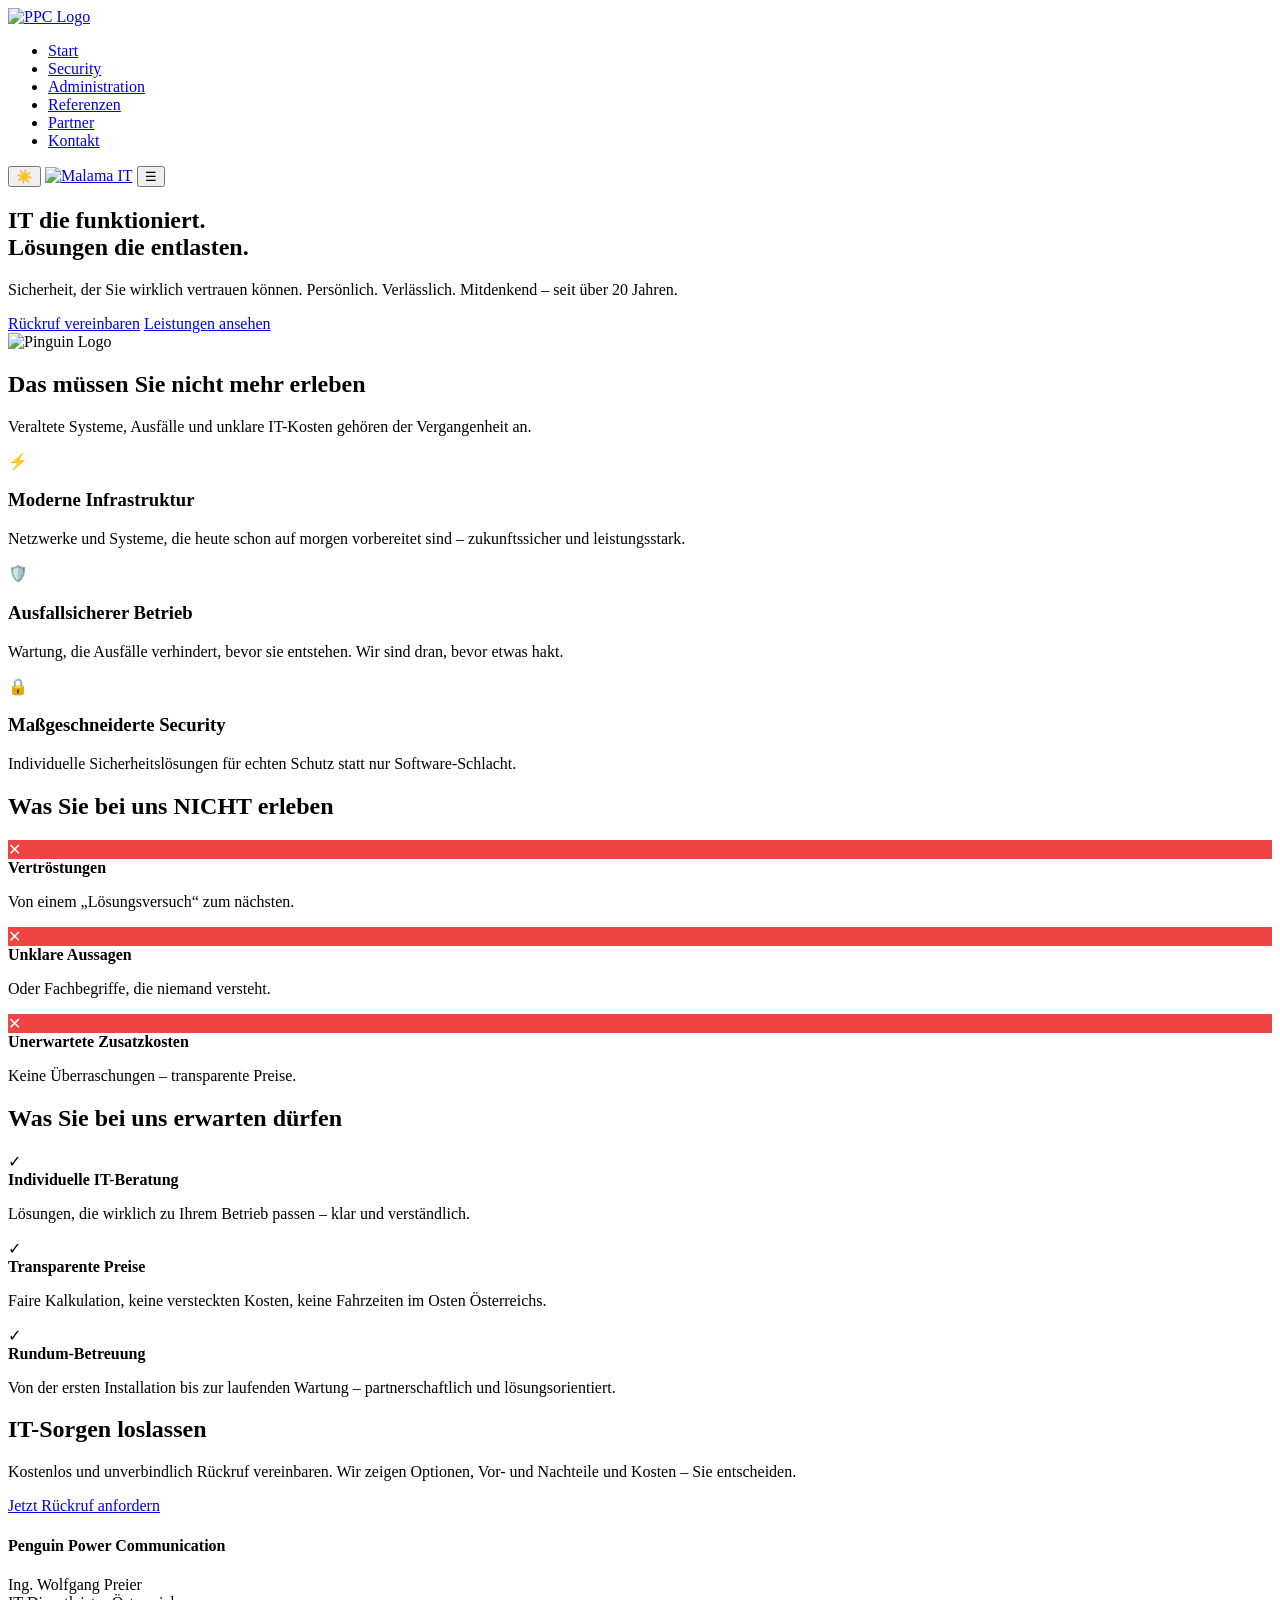
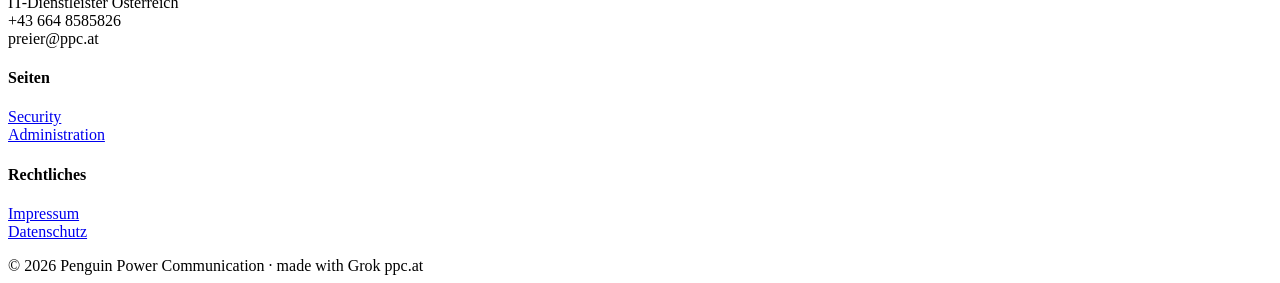
==== index.html @ 2ec4ec5c "Add website HTML, CSS, JS and security.txt" ====
<!DOCTYPE html>
<html lang="de">
<head>
  <meta charset="UTF-8">
  <meta name="viewport" content="width=device-width, initial-scale=1.0">
  <title>Penguin Power Communication | IT die funktioniert</title>
  <meta name="description" content="Persönlicher IT-Dienstleister in Österreich. Administration, Security, Hosting und mehr – seit über 20 Jahren.">
  <link rel="preconnect" href="https://fonts.googleapis.com">
  <link href="https://fonts.googleapis.com/css2?family=Inter:wght@400;500;600;700;800&display=swap" rel="stylesheet">
  <link rel="stylesheet" href="assets/css/style.css">
</head>
<body>
  <header class="header">
    <nav class="nav">
      <a href="index.html" class="logo">
        <img src="assets/images/logo.jpg" alt="PPC Logo">
        
      </a>
                  <ul class="nav-links">
        <li><a href="index.html" class="active">Start</a></li>
        <li><a href="security.html">Security</a></li>
        <li><a href="administration.html">Administration</a></li>
        <li><a href="referenzen.html">Referenzen</a></li>
        <li><a href="partner.html">Partner</a></li>
        <li><a href="kontakt.html">Kontakt</a></li>
      </ul>
      <button class="theme-toggle" id="theme-toggle" aria-label="Theme wechseln" title="Light / Dark">☀️</button>
      <a href="https://malama.at" target="_blank" rel="noopener" class="malama-link" title="malama.at"><img src="assets/images/Malama_IT_Logo.jpg" alt="Malama IT" class="malama-logo"></a>
      <button class="menu-toggle" aria-label="Menü">☰</button>
    </nav>
  </header>

  <main>
    <section class="hero">
      <div class="hero-content">
        <h1>IT die <span class="accent">funktioniert</span>.<br>Lösungen die entlasten.</h1>
        <p class="lead">Sicherheit, der Sie wirklich vertrauen können. Persönlich. Verlässlich. Mitdenkend – seit über 20 Jahren.</p>
        <div class="hero-buttons">
          <a href="kontakt.html" class="btn btn-primary">Rückruf vereinbaren</a>
          <a href="security.html" class="btn btn-outline">Leistungen ansehen</a>
        </div>
      </div>
      <div class="hero-visual">
        <div class="penguin-box">
          <img src="assets/images/penguin.jpg" alt="Pinguin Logo" class="penguin-logo">
        </div>
      </div>
    </section>

    <section class="section">
      <div class="section-header">
        <h2>Das müssen Sie nicht mehr erleben</h2>
        <p>Veraltete Systeme, Ausfälle und unklare IT-Kosten gehören der Vergangenheit an.</p>
      </div>
      <div class="grid grid-3">
        <div class="card">
          <div class="card-icon">⚡</div>
          <h3>Moderne Infrastruktur</h3>
          <p>Netzwerke und Systeme, die heute schon auf morgen vorbereitet sind – zukunftssicher und leistungsstark.</p>
        </div>
        <div class="card">
          <div class="card-icon">🛡️</div>
          <h3>Ausfallsicherer Betrieb</h3>
          <p>Wartung, die Ausfälle verhindert, bevor sie entstehen. Wir sind dran, bevor etwas hakt.</p>
        </div>
        <div class="card">
          <div class="card-icon">🔒</div>
          <h3>Maßgeschneiderte Security</h3>
          <p>Individuelle Sicherheitslösungen für echten Schutz statt nur Software-Schlacht.</p>
        </div>
      </div>
    </section>

    <section class="section">
      <div class="section-header">
        <h2>Was Sie bei uns NICHT erleben</h2>
      </div>
      <div class="features">
        <div class="feature">
          <div class="feature-check" style="background:#ef4444;color:#fff;">✕</div>
          <div>
            <strong>Vertröstungen</strong>
            <p>Von einem „Lösungsversuch“ zum nächsten.</p>
          </div>
        </div>
        <div class="feature">
          <div class="feature-check" style="background:#ef4444;color:#fff;">✕</div>
          <div>
            <strong>Unklare Aussagen</strong>
            <p>Oder Fachbegriffe, die niemand versteht.</p>
          </div>
        </div>
        <div class="feature">
          <div class="feature-check" style="background:#ef4444;color:#fff;">✕</div>
          <div>
            <strong>Unerwartete Zusatzkosten</strong>
            <p>Keine Überraschungen – transparente Preise.</p>
          </div>
        </div>
      </div>
    </section>

    <section class="section">
      <div class="section-header">
        <h2>Was Sie bei uns erwarten dürfen</h2>
      </div>
      <div class="features">
        <div class="feature">
          <div class="feature-check">✓</div>
          <div>
            <strong>Individuelle IT-Beratung</strong>
            <p>Lösungen, die wirklich zu Ihrem Betrieb passen – klar und verständlich.</p>
          </div>
        </div>
        <div class="feature">
          <div class="feature-check">✓</div>
          <div>
            <strong>Transparente Preise</strong>
            <p>Faire Kalkulation, keine versteckten Kosten, keine Fahrzeiten im Osten Österreichs.</p>
          </div>
        </div>
        <div class="feature">
          <div class="feature-check">✓</div>
          <div>
            <strong>Rundum-Betreuung</strong>
            <p>Von der ersten Installation bis zur laufenden Wartung – partnerschaftlich und lösungsorientiert.</p>
          </div>
        </div>
      </div>
    </section>

    <section class="section">
      <div class="cta">
        <h2>IT-Sorgen loslassen</h2>
        <p>Kostenlos und unverbindlich Rückruf vereinbaren. Wir zeigen Optionen, Vor- und Nachteile und Kosten – Sie entscheiden.</p>
        <a href="kontakt.html" class="btn btn-primary">Jetzt Rückruf anfordern</a>
      </div>
    </section>
  </main>

  <footer class="footer">
    <div class="footer-inner">
      <div>
        <h4>Penguin Power Communication</h4>
        <p>Ing. Wolfgang Preier<br>IT-Dienstleister Österreich<br>+43 664 8585826<br>preier@ppc.at</p>
      </div>
      <div>
        <h4>Seiten</h4>
        <p><a href="security.html">Security</a><br>
        <a href="administration.html">Administration</a></p>
      </div>
      <div>
        <h4>Rechtliches</h4>
        <p><a href="impressum.html">Impressum</a><br>
        <a href="impressum.html#datenschutz">Datenschutz</a></p>
      </div>
    </div>
    <div class="footer-bottom">
      <span>© 2026 Penguin Power Communication · made with Grok</span>
      <span>ppc.at</span>
    </div>
  </footer>

  <script src="assets/js/main.js"></script>
</body>
</html>
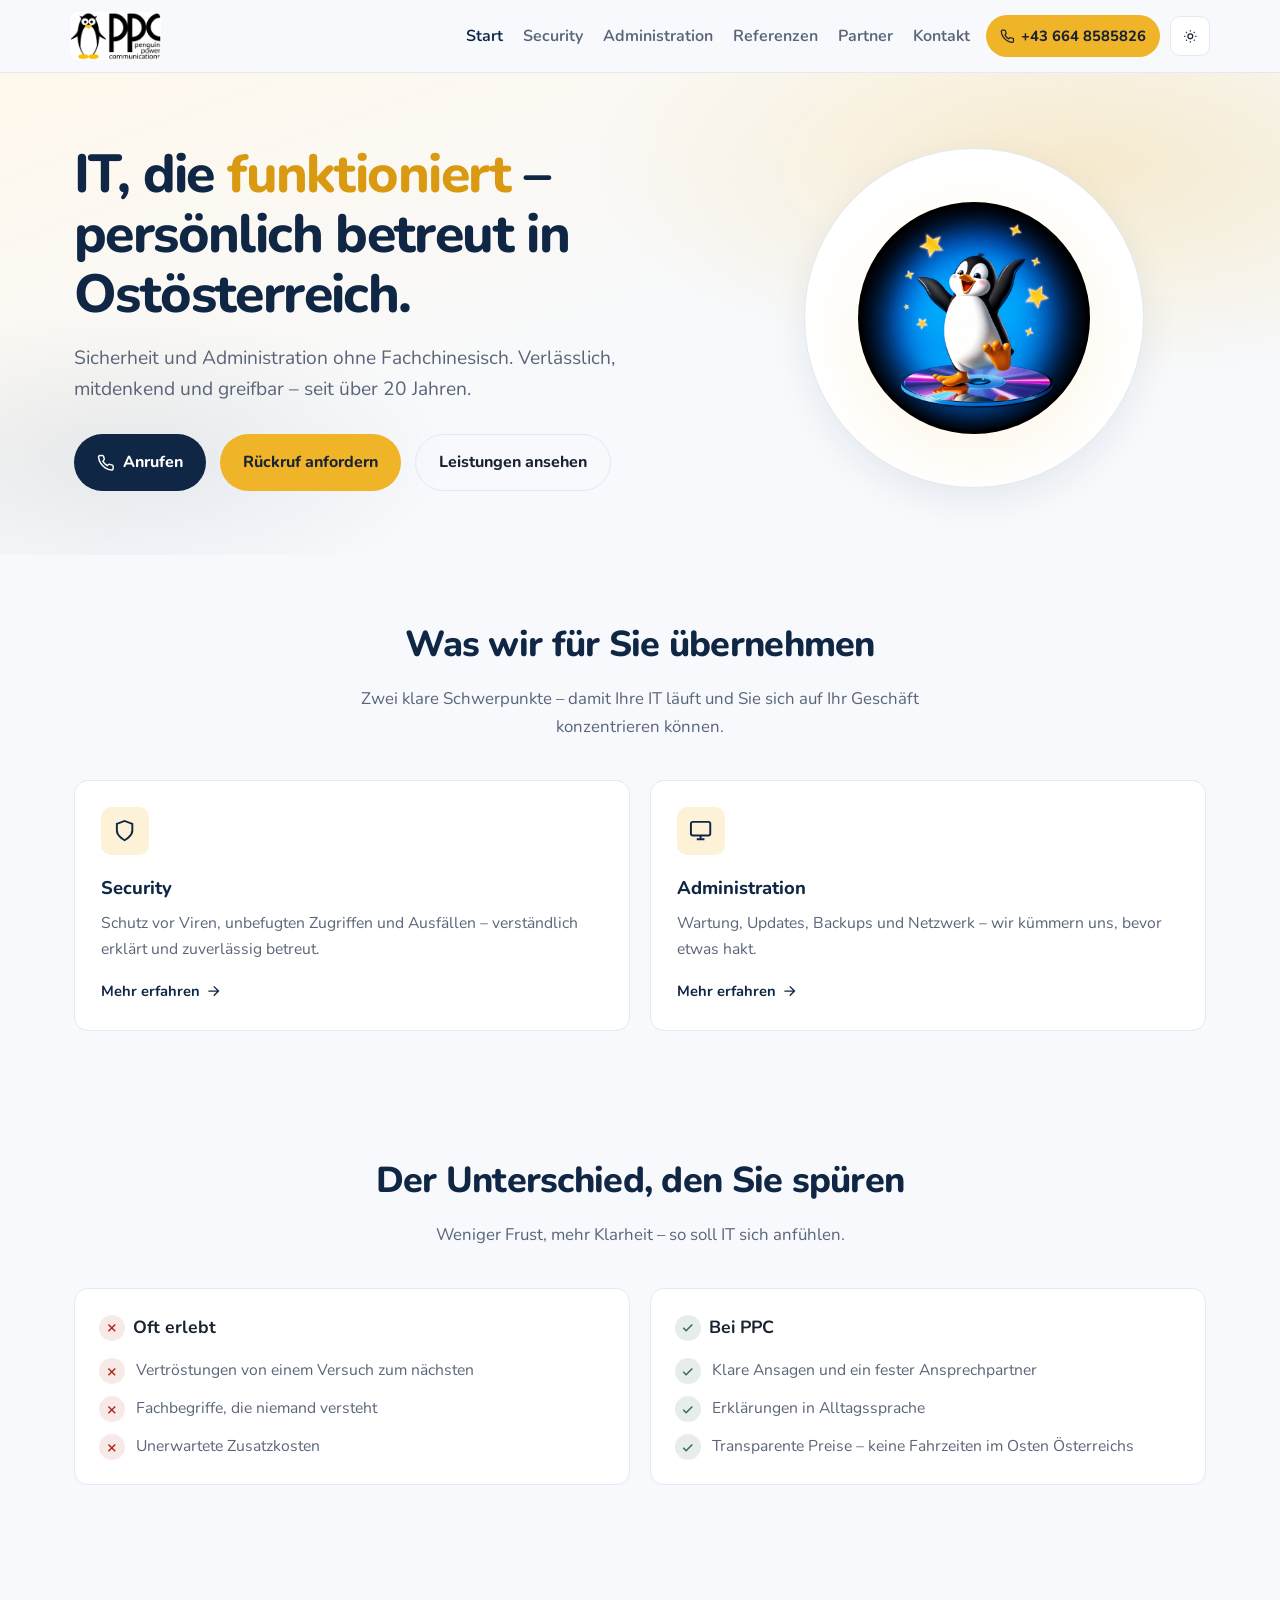
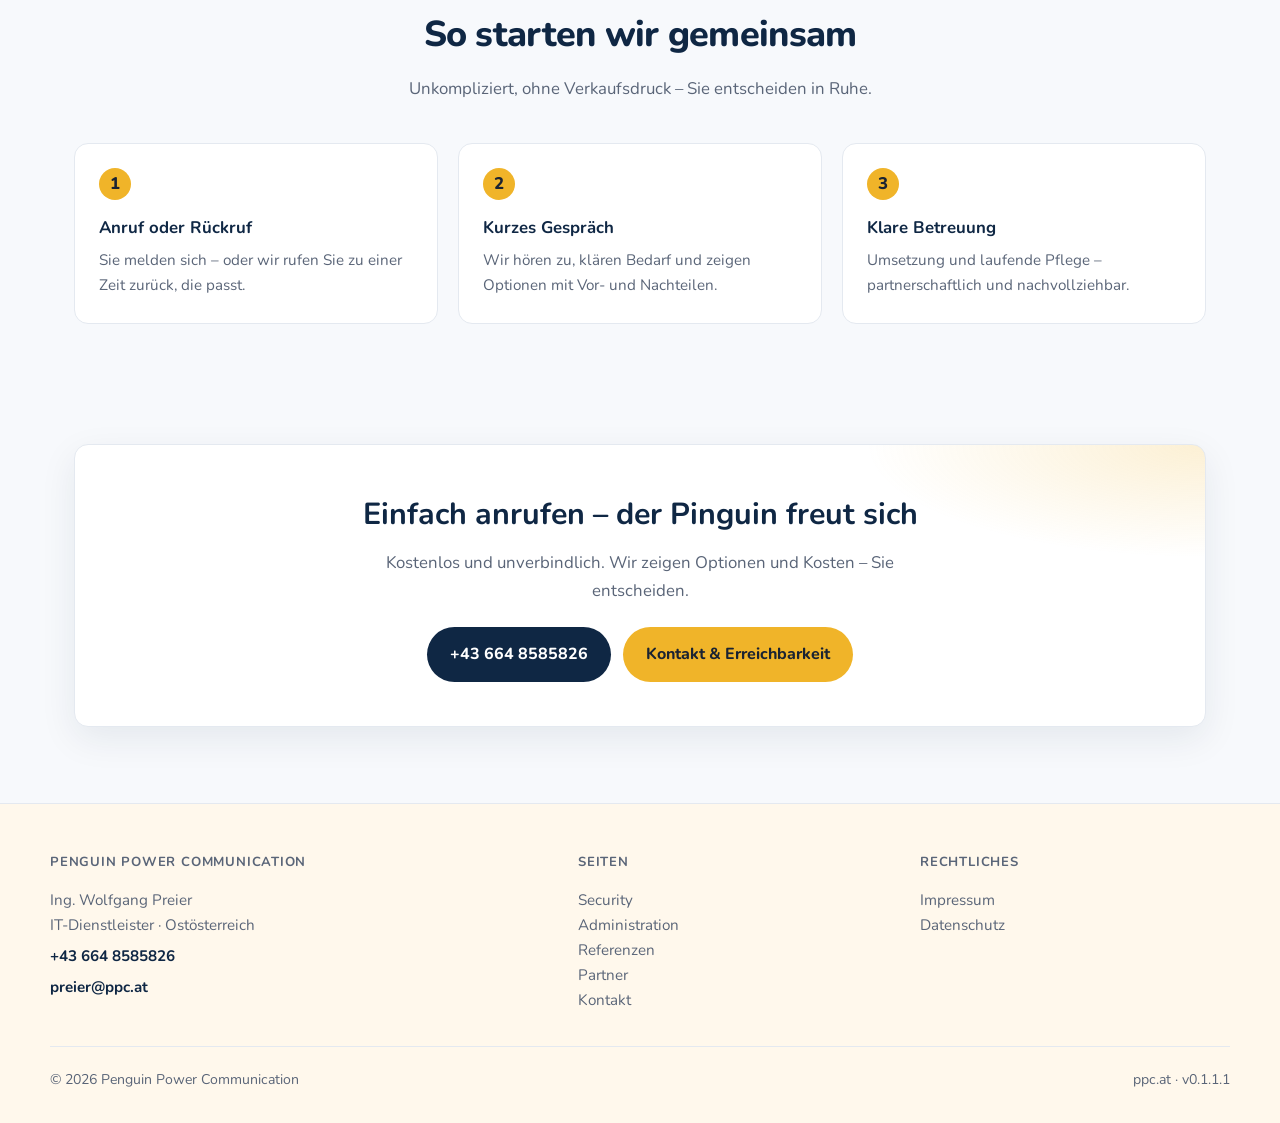
==== commit 4574c26d: "Release 0.1.1.1: warm redesign, docs, and versioning. Phone-first contact, SVG icons, full impressum" ====
--- a/index.html
+++ b/index.html
@@ -3,20 +3,31 @@
 <head>
   <meta charset="UTF-8">
   <meta name="viewport" content="width=device-width, initial-scale=1.0">
-  <title>Penguin Power Communication | IT die funktioniert</title>
-  <meta name="description" content="Persönlicher IT-Dienstleister in Österreich. Administration, Security, Hosting und mehr – seit über 20 Jahren.">
-  <link rel="preconnect" href="https://fonts.googleapis.com">
-  <link href="https://fonts.googleapis.com/css2?family=Inter:wght@400;500;600;700;800&display=swap" rel="stylesheet">
+  <title>Penguin Power Communication | IT, die funktioniert</title>
+  <meta name="description" content="Persönlicher IT-Dienstleister in Ostösterreich. Administration und Security – verständlich, verlässlich, seit über 20 Jahren.">
+  <meta name="version" content="0.1.1.1">
+  <!-- PPCWeb Version 0.1.1.1 | 2026-11-20 | siehe CHANGELOG.md und DOKUMENTATION.md -->
+  <link rel="preconnect" href="https://fonts.bunny.net">
+  <link href="https://fonts.bunny.net/css?family=nunito:400,600,700,800&display=swap" rel="stylesheet">
   <link rel="stylesheet" href="assets/css/style.css">
+  <script>
+    (function () {
+      try {
+        var t = localStorage.getItem('theme');
+        if (t === 'dark' || (!t && window.matchMedia('(prefers-color-scheme: dark)').matches)) {
+          document.documentElement.setAttribute('data-theme', 'dark');
+        }
+      } catch (e) {}
+    })();
+  </script>
 </head>
 <body>
   <header class="header">
-    <nav class="nav">
+    <nav class="nav" aria-label="Hauptnavigation">
       <a href="index.html" class="logo">
-        <img src="assets/images/logo.jpg" alt="PPC Logo">
-        
+        <img src="assets/images/logo.jpg" alt="Penguin Power Communication">
       </a>
-                  <ul class="nav-links">
+      <ul class="nav-links">
         <li><a href="index.html" class="active">Start</a></li>
         <li><a href="security.html">Security</a></li>
         <li><a href="administration.html">Administration</a></li>
@@ -24,116 +35,156 @@
         <li><a href="partner.html">Partner</a></li>
         <li><a href="kontakt.html">Kontakt</a></li>
       </ul>
-      <button class="theme-toggle" id="theme-toggle" aria-label="Theme wechseln" title="Light / Dark">☀️</button>
-      <a href="https://malama.at" target="_blank" rel="noopener" class="malama-link" title="malama.at"><img src="assets/images/Malama_IT_Logo.jpg" alt="Malama IT" class="malama-logo"></a>
-      <button class="menu-toggle" aria-label="Menü">☰</button>
+      <div class="nav-actions">
+        <a href="tel:+436648585826" class="nav-phone" title="Jetzt anrufen">
+          <svg class="icon" viewBox="0 0 24 24" fill="none" stroke="currentColor" stroke-width="2" stroke-linecap="round" stroke-linejoin="round" aria-hidden="true"><path d="M22 16.92v3a2 2 0 0 1-2.18 2 19.79 19.79 0 0 1-8.63-3.07 19.5 19.5 0 0 1-6-6 19.79 19.79 0 0 1-3.07-8.67A2 2 0 0 1 4.11 2h3a2 2 0 0 1 2 1.72c.13.81.36 1.6.68 2.35a2 2 0 0 1-.45 2.11L8.09 9.91a16 16 0 0 0 6 6l1.27-1.27a2 2 0 0 1 2.11-.45c.75.32 1.54.55 2.35.68A2 2 0 0 1 22 16.92z"/></svg>
+          <span>+43 664 8585826</span>
+        </a>
+        <button class="theme-toggle" id="theme-toggle" type="button" aria-label="Dunkelmodus aktivieren">
+          <svg class="icon icon-sm icon-sun" viewBox="0 0 24 24" fill="none" stroke="currentColor" stroke-width="2" aria-hidden="true"><circle cx="12" cy="12" r="4"/><path d="M12 2v2M12 20v2M4.93 4.93l1.41 1.41M17.66 17.66l1.41 1.41M2 12h2M20 12h2M4.93 19.07l1.41-1.41M17.66 6.34l1.41-1.41"/></svg>
+          <svg class="icon icon-sm icon-moon" viewBox="0 0 24 24" fill="none" stroke="currentColor" stroke-width="2" aria-hidden="true"><path d="M21 14.5A8.5 8.5 0 1 1 9.5 3a7 7 0 0 0 11.5 11.5z"/></svg>
+        </button>
+        <button class="menu-toggle" type="button" aria-label="Menü öffnen" aria-expanded="false">
+          <svg class="icon" viewBox="0 0 24 24" fill="none" stroke="currentColor" stroke-width="2" aria-hidden="true"><path d="M4 6h16M4 12h16M4 18h16"/></svg>
+        </button>
+      </div>
     </nav>
   </header>
 
   <main>
     <section class="hero">
-      <div class="hero-content">
-        <h1>IT die <span class="accent">funktioniert</span>.<br>Lösungen die entlasten.</h1>
-        <p class="lead">Sicherheit, der Sie wirklich vertrauen können. Persönlich. Verlässlich. Mitdenkend – seit über 20 Jahren.</p>
-        <div class="hero-buttons">
-          <a href="kontakt.html" class="btn btn-primary">Rückruf vereinbaren</a>
-          <a href="security.html" class="btn btn-outline">Leistungen ansehen</a>
-        </div>
-      </div>
-      <div class="hero-visual">
-        <div class="penguin-box">
-          <img src="assets/images/penguin.jpg" alt="Pinguin Logo" class="penguin-logo">
+      <div class="hero-inner">
+        <div class="hero-content">
+          <h1>IT, die <span class="accent">funktioniert</span> – persönlich betreut in Ostösterreich.</h1>
+          <p class="lead">Sicherheit und Administration ohne Fachchinesisch. Verlässlich, mitdenkend und greifbar – seit über 20 Jahren.</p>
+          <div class="hero-buttons">
+            <a href="tel:+436648585826" class="btn btn-phone">
+              <svg class="icon icon-sm" viewBox="0 0 24 24" fill="none" stroke="currentColor" stroke-width="2" aria-hidden="true"><path d="M22 16.92v3a2 2 0 0 1-2.18 2 19.79 19.79 0 0 1-8.63-3.07 19.5 19.5 0 0 1-6-6 19.79 19.79 0 0 1-3.07-8.67A2 2 0 0 1 4.11 2h3a2 2 0 0 1 2 1.72c.13.81.36 1.6.68 2.35a2 2 0 0 1-.45 2.11L8.09 9.91a16 16 0 0 0 6 6l1.27-1.27a2 2 0 0 1 2.11-.45c.75.32 1.54.55 2.35.68A2 2 0 0 1 22 16.92z"/></svg>
+              Anrufen
+            </a>
+            <a href="kontakt.html" class="btn btn-primary">Rückruf anfordern</a>
+            <a href="security.html" class="btn btn-outline">Leistungen ansehen</a>
+          </div>
+        </div>
+        <div class="hero-visual">
+          <div class="penguin-box">
+            <img src="assets/images/penguin.jpg" alt="Der PPC-Pinguin – Ihr freundlicher IT-Begleiter" class="penguin-logo" width="280" height="280">
+          </div>
         </div>
       </div>
     </section>
 
     <section class="section">
       <div class="section-header">
-        <h2>Das müssen Sie nicht mehr erleben</h2>
-        <p>Veraltete Systeme, Ausfälle und unklare IT-Kosten gehören der Vergangenheit an.</p>
-      </div>
-      <div class="grid grid-3">
-        <div class="card">
-          <div class="card-icon">⚡</div>
-          <h3>Moderne Infrastruktur</h3>
-          <p>Netzwerke und Systeme, die heute schon auf morgen vorbereitet sind – zukunftssicher und leistungsstark.</p>
-        </div>
-        <div class="card">
-          <div class="card-icon">🛡️</div>
-          <h3>Ausfallsicherer Betrieb</h3>
-          <p>Wartung, die Ausfälle verhindert, bevor sie entstehen. Wir sind dran, bevor etwas hakt.</p>
-        </div>
-        <div class="card">
-          <div class="card-icon">🔒</div>
-          <h3>Maßgeschneiderte Security</h3>
-          <p>Individuelle Sicherheitslösungen für echten Schutz statt nur Software-Schlacht.</p>
-        </div>
+        <h2>Was wir für Sie übernehmen</h2>
+        <p>Zwei klare Schwerpunkte – damit Ihre IT läuft und Sie sich auf Ihr Geschäft konzentrieren können.</p>
+      </div>
+      <div class="grid grid-2">
+        <a class="card" href="security.html">
+          <div class="card-icon" aria-hidden="true">
+            <svg class="icon" viewBox="0 0 24 24" fill="none" stroke="currentColor" stroke-width="2"><path d="M12 22s8-4 8-10V5l-8-3-8 3v7c0 6 8 10 8 10z"/></svg>
+          </div>
+          <h3>Security</h3>
+          <p>Schutz vor Viren, unbefugten Zugriffen und Ausfällen – verständlich erklärt und zuverlässig betreut.</p>
+          <span class="card-link-hint">Mehr erfahren
+            <svg class="icon icon-sm" viewBox="0 0 24 24" fill="none" stroke="currentColor" stroke-width="2" aria-hidden="true"><path d="M5 12h14M13 5l7 7-7 7"/></svg>
+          </span>
+        </a>
+        <a class="card" href="administration.html">
+          <div class="card-icon" aria-hidden="true">
+            <svg class="icon" viewBox="0 0 24 24" fill="none" stroke="currentColor" stroke-width="2"><rect x="2" y="3" width="20" height="14" rx="2"/><path d="M8 21h8M12 17v4"/></svg>
+          </div>
+          <h3>Administration</h3>
+          <p>Wartung, Updates, Backups und Netzwerk – wir kümmern uns, bevor etwas hakt.</p>
+          <span class="card-link-hint">Mehr erfahren
+            <svg class="icon icon-sm" viewBox="0 0 24 24" fill="none" stroke="currentColor" stroke-width="2" aria-hidden="true"><path d="M5 12h14M13 5l7 7-7 7"/></svg>
+          </span>
+        </a>
       </div>
     </section>
 
     <section class="section">
       <div class="section-header">
-        <h2>Was Sie bei uns NICHT erleben</h2>
-      </div>
-      <div class="features">
-        <div class="feature">
-          <div class="feature-check" style="background:#ef4444;color:#fff;">✕</div>
-          <div>
-            <strong>Vertröstungen</strong>
-            <p>Von einem „Lösungsversuch“ zum nächsten.</p>
-          </div>
-        </div>
-        <div class="feature">
-          <div class="feature-check" style="background:#ef4444;color:#fff;">✕</div>
-          <div>
-            <strong>Unklare Aussagen</strong>
-            <p>Oder Fachbegriffe, die niemand versteht.</p>
-          </div>
-        </div>
-        <div class="feature">
-          <div class="feature-check" style="background:#ef4444;color:#fff;">✕</div>
-          <div>
-            <strong>Unerwartete Zusatzkosten</strong>
-            <p>Keine Überraschungen – transparente Preise.</p>
-          </div>
+        <h2>Der Unterschied, den Sie spüren</h2>
+        <p>Weniger Frust, mehr Klarheit – so soll IT sich anfühlen.</p>
+      </div>
+      <div class="compare">
+        <div class="compare-col">
+          <h3>
+            <span class="badge-icon badge-no" aria-hidden="true">
+              <svg class="icon" viewBox="0 0 24 24" fill="none" stroke="currentColor" stroke-width="2.5"><path d="M18 6 6 18M6 6l12 12"/></svg>
+            </span>
+            Oft erlebt
+          </h3>
+          <ul>
+            <li>
+              <span class="badge-icon badge-no" aria-hidden="true"><svg class="icon" viewBox="0 0 24 24" fill="none" stroke="currentColor" stroke-width="2.5"><path d="M18 6 6 18M6 6l12 12"/></svg></span>
+              Vertröstungen von einem Versuch zum nächsten
+            </li>
+            <li>
+              <span class="badge-icon badge-no" aria-hidden="true"><svg class="icon" viewBox="0 0 24 24" fill="none" stroke="currentColor" stroke-width="2.5"><path d="M18 6 6 18M6 6l12 12"/></svg></span>
+              Fachbegriffe, die niemand versteht
+            </li>
+            <li>
+              <span class="badge-icon badge-no" aria-hidden="true"><svg class="icon" viewBox="0 0 24 24" fill="none" stroke="currentColor" stroke-width="2.5"><path d="M18 6 6 18M6 6l12 12"/></svg></span>
+              Unerwartete Zusatzkosten
+            </li>
+          </ul>
+        </div>
+        <div class="compare-col">
+          <h3>
+            <span class="badge-icon badge-ok" aria-hidden="true">
+              <svg class="icon" viewBox="0 0 24 24" fill="none" stroke="currentColor" stroke-width="2.5"><path d="M20 6 9 17l-5-5"/></svg>
+            </span>
+            Bei PPC
+          </h3>
+          <ul>
+            <li>
+              <span class="badge-icon badge-ok" aria-hidden="true"><svg class="icon" viewBox="0 0 24 24" fill="none" stroke="currentColor" stroke-width="2.5"><path d="M20 6 9 17l-5-5"/></svg></span>
+              Klare Ansagen und ein fester Ansprechpartner
+            </li>
+            <li>
+              <span class="badge-icon badge-ok" aria-hidden="true"><svg class="icon" viewBox="0 0 24 24" fill="none" stroke="currentColor" stroke-width="2.5"><path d="M20 6 9 17l-5-5"/></svg></span>
+              Erklärungen in Alltagssprache
+            </li>
+            <li>
+              <span class="badge-icon badge-ok" aria-hidden="true"><svg class="icon" viewBox="0 0 24 24" fill="none" stroke="currentColor" stroke-width="2.5"><path d="M20 6 9 17l-5-5"/></svg></span>
+              Transparente Preise – keine Fahrzeiten im Osten Österreichs
+            </li>
+          </ul>
         </div>
       </div>
     </section>
 
     <section class="section">
       <div class="section-header">
-        <h2>Was Sie bei uns erwarten dürfen</h2>
-      </div>
-      <div class="features">
-        <div class="feature">
-          <div class="feature-check">✓</div>
-          <div>
-            <strong>Individuelle IT-Beratung</strong>
-            <p>Lösungen, die wirklich zu Ihrem Betrieb passen – klar und verständlich.</p>
-          </div>
-        </div>
-        <div class="feature">
-          <div class="feature-check">✓</div>
-          <div>
-            <strong>Transparente Preise</strong>
-            <p>Faire Kalkulation, keine versteckten Kosten, keine Fahrzeiten im Osten Österreichs.</p>
-          </div>
-        </div>
-        <div class="feature">
-          <div class="feature-check">✓</div>
-          <div>
-            <strong>Rundum-Betreuung</strong>
-            <p>Von der ersten Installation bis zur laufenden Wartung – partnerschaftlich und lösungsorientiert.</p>
-          </div>
+        <h2>So starten wir gemeinsam</h2>
+        <p>Unkompliziert, ohne Verkaufsdruck – Sie entscheiden in Ruhe.</p>
+      </div>
+      <div class="steps">
+        <div class="step">
+          <h3>Anruf oder Rückruf</h3>
+          <p>Sie melden sich – oder wir rufen Sie zu einer Zeit zurück, die passt.</p>
+        </div>
+        <div class="step">
+          <h3>Kurzes Gespräch</h3>
+          <p>Wir hören zu, klären Bedarf und zeigen Optionen mit Vor- und Nachteilen.</p>
+        </div>
+        <div class="step">
+          <h3>Klare Betreuung</h3>
+          <p>Umsetzung und laufende Pflege – partnerschaftlich und nachvollziehbar.</p>
         </div>
       </div>
     </section>
 
     <section class="section">
       <div class="cta">
-        <h2>IT-Sorgen loslassen</h2>
-        <p>Kostenlos und unverbindlich Rückruf vereinbaren. Wir zeigen Optionen, Vor- und Nachteile und Kosten – Sie entscheiden.</p>
-        <a href="kontakt.html" class="btn btn-primary">Jetzt Rückruf anfordern</a>
+        <h2>Einfach anrufen – der Pinguin freut sich</h2>
+        <p>Kostenlos und unverbindlich. Wir zeigen Optionen und Kosten – Sie entscheiden.</p>
+        <div class="cta-actions">
+          <a href="tel:+436648585826" class="btn btn-phone">+43 664 8585826</a>
+          <a href="kontakt.html" class="btn btn-primary">Kontakt &amp; Erreichbarkeit</a>
+        </div>
       </div>
     </section>
   </main>
@@ -142,22 +193,31 @@
     <div class="footer-inner">
       <div>
         <h4>Penguin Power Communication</h4>
-        <p>Ing. Wolfgang Preier<br>IT-Dienstleister Österreich<br>+43 664 8585826<br>preier@ppc.at</p>
+        <p>Ing. Wolfgang Preier<br>IT-Dienstleister · Ostösterreich</p>
+        <p><a class="footer-phone" href="tel:+436648585826">+43 664 8585826</a></p>
+        <p><a class="footer-mail" href="mailto:preier@ppc.at">preier@ppc.at</a></p>
       </div>
       <div>
         <h4>Seiten</h4>
-        <p><a href="security.html">Security</a><br>
-        <a href="administration.html">Administration</a></p>
+        <p>
+          <a href="security.html">Security</a><br>
+          <a href="administration.html">Administration</a><br>
+          <a href="referenzen.html">Referenzen</a><br>
+          <a href="partner.html">Partner</a><br>
+          <a href="kontakt.html">Kontakt</a>
+        </p>
       </div>
       <div>
         <h4>Rechtliches</h4>
-        <p><a href="impressum.html">Impressum</a><br>
-        <a href="impressum.html#datenschutz">Datenschutz</a></p>
+        <p>
+          <a href="impressum.html">Impressum</a><br>
+          <a href="impressum.html#datenschutz">Datenschutz</a>
+        </p>
       </div>
     </div>
     <div class="footer-bottom">
-      <span>© 2026 Penguin Power Communication · made with Grok</span>
-      <span>ppc.at</span>
+      <span>© 2026 Penguin Power Communication</span>
+      <span>ppc.at · v<span id="site-version">0.1.1.1</span></span>
     </div>
   </footer>
 
--- a/assets/css/style.css
+++ b/assets/css/style.css
@@ -0,0 +1,844 @@
+:root {
+  --bg: #f7f9fc;
+  --bg-warm: #fff8ec;
+  --bg-card: #ffffff;
+  --text: #1a2332;
+  --text-muted: #5a6578;
+  --ink: #0f2744;
+  --accent: #f0b429;
+  --accent-hover: #d99a12;
+  --accent-ink: #1a2332;
+  --accent-soft: rgba(240, 180, 41, 0.18);
+  --border: #e4e9f0;
+  --header-bg: rgba(247, 249, 252, 0.92);
+  --ok: #2f6b4f;
+  --ok-soft: rgba(47, 107, 79, 0.12);
+  --no: #b42318;
+  --no-soft: rgba(180, 35, 24, 0.1);
+  --radius: 14px;
+  --radius-sm: 10px;
+  --shadow: 0 12px 36px rgba(15, 39, 68, 0.08);
+  --font: "Nunito", "Segoe UI", system-ui, sans-serif;
+  --focus: 0 0 0 3px rgba(240, 180, 41, 0.45);
+}
+
+[data-theme="dark"] {
+  --bg: #0d1b2a;
+  --bg-warm: #132338;
+  --bg-card: #152536;
+  --text: #f4f7fb;
+  --text-muted: #a8b4c4;
+  --ink: #e8eef6;
+  --accent: #f0b429;
+  --accent-hover: #ffc94a;
+  --accent-ink: #1a2332;
+  --accent-soft: rgba(240, 180, 41, 0.16);
+  --border: #243447;
+  --header-bg: rgba(13, 27, 42, 0.92);
+  --shadow: 0 12px 36px rgba(0, 0, 0, 0.35);
+  --ok: #6fcf97;
+  --ok-soft: rgba(111, 207, 151, 0.14);
+  --no: #f97066;
+  --no-soft: rgba(249, 112, 102, 0.12);
+}
+
+* {
+  margin: 0;
+  padding: 0;
+  box-sizing: border-box;
+}
+
+html {
+  scroll-behavior: smooth;
+}
+
+@media (prefers-reduced-motion: reduce) {
+  html {
+    scroll-behavior: auto;
+  }
+  *,
+  *::before,
+  *::after {
+    animation: none !important;
+    transition: none !important;
+  }
+}
+
+body {
+  font-family: var(--font);
+  background: var(--bg);
+  color: var(--text);
+  line-height: 1.65;
+  min-height: 100vh;
+  font-size: 1.05rem;
+}
+
+a {
+  color: inherit;
+  text-decoration: none;
+}
+
+img {
+  max-width: 100%;
+  height: auto;
+  display: block;
+}
+
+:focus-visible {
+  outline: none;
+  box-shadow: var(--focus);
+  border-radius: 6px;
+}
+
+.icon {
+  width: 1.35em;
+  height: 1.35em;
+  display: block;
+  flex-shrink: 0;
+}
+
+.icon-sm {
+  width: 1.1em;
+  height: 1.1em;
+}
+
+/* Header */
+.header {
+  position: sticky;
+  top: 0;
+  z-index: 100;
+  background: var(--header-bg);
+  backdrop-filter: blur(14px);
+  border-bottom: 1px solid var(--border);
+}
+
+.nav {
+  max-width: 1180px;
+  margin: 0 auto;
+  padding: 0.75rem 1.25rem;
+  display: flex;
+  align-items: center;
+  gap: 1rem;
+}
+
+.logo {
+  display: flex;
+  align-items: center;
+  flex-shrink: 0;
+}
+
+.logo img {
+  height: 48px;
+  width: auto;
+  border-radius: 8px;
+}
+
+.nav-links {
+  display: flex;
+  gap: 1.25rem;
+  list-style: none;
+  font-size: 1rem;
+  font-weight: 650;
+  margin-left: auto;
+}
+
+.nav-links a {
+  color: var(--text-muted);
+  transition: color 0.2s;
+}
+
+.nav-links a:hover,
+.nav-links a.active {
+  color: var(--ink);
+}
+
+.nav-actions {
+  display: flex;
+  align-items: center;
+  gap: 0.6rem;
+  flex-shrink: 0;
+}
+
+.nav-phone {
+  display: inline-flex;
+  align-items: center;
+  gap: 0.4rem;
+  padding: 0.55rem 0.9rem;
+  border-radius: 999px;
+  background: var(--accent);
+  color: var(--accent-ink);
+  font-weight: 750;
+  font-size: 0.92rem;
+  transition: background 0.2s, transform 0.2s;
+}
+
+.nav-phone:hover {
+  background: var(--accent-hover);
+  transform: translateY(-1px);
+}
+
+.nav-phone .icon {
+  width: 1em;
+  height: 1em;
+}
+
+.theme-toggle,
+.menu-toggle {
+  background: var(--bg-card);
+  border: 1px solid var(--border);
+  color: var(--text);
+  width: 40px;
+  height: 40px;
+  border-radius: 10px;
+  cursor: pointer;
+  display: inline-flex;
+  align-items: center;
+  justify-content: center;
+  transition: border-color 0.2s, color 0.2s;
+}
+
+.theme-toggle:hover,
+.menu-toggle:hover {
+  border-color: var(--accent);
+  color: var(--ink);
+}
+
+.menu-toggle {
+  display: none;
+}
+
+.theme-toggle .icon-moon {
+  display: none;
+}
+
+[data-theme="dark"] .theme-toggle .icon-sun {
+  display: none;
+}
+
+[data-theme="dark"] .theme-toggle .icon-moon {
+  display: block;
+}
+
+/* Hero */
+.hero {
+  position: relative;
+  overflow: hidden;
+  background:
+    radial-gradient(ellipse 70% 80% at 85% 20%, rgba(240, 180, 41, 0.22), transparent 55%),
+    radial-gradient(ellipse 50% 60% at 10% 80%, rgba(15, 39, 68, 0.08), transparent 50%),
+    linear-gradient(160deg, var(--bg-warm), var(--bg) 55%);
+}
+
+[data-theme="dark"] .hero {
+  background:
+    radial-gradient(ellipse 70% 80% at 85% 15%, rgba(240, 180, 41, 0.16), transparent 55%),
+    radial-gradient(ellipse 50% 60% at 5% 90%, rgba(80, 140, 220, 0.08), transparent 50%),
+    linear-gradient(160deg, #132338, var(--bg) 60%);
+}
+
+.hero-inner {
+  max-width: 1180px;
+  margin: 0 auto;
+  padding: 4.5rem 1.5rem 4rem;
+  display: grid;
+  grid-template-columns: 1.15fr 0.85fr;
+  gap: 2.5rem;
+  align-items: center;
+}
+
+.hero-content h1 {
+  font-size: clamp(2.15rem, 4.8vw, 3.35rem);
+  font-weight: 800;
+  line-height: 1.12;
+  letter-spacing: -0.03em;
+  margin-bottom: 1.1rem;
+  color: var(--ink);
+}
+
+.hero-content h1 .accent {
+  color: var(--accent-hover);
+}
+
+[data-theme="dark"] .hero-content h1 .accent {
+  color: var(--accent);
+}
+
+.hero-content .lead {
+  font-size: 1.2rem;
+  color: var(--text-muted);
+  margin-bottom: 1.75rem;
+  max-width: 34rem;
+}
+
+.hero-buttons {
+  display: flex;
+  flex-wrap: wrap;
+  gap: 0.85rem;
+}
+
+.btn {
+  display: inline-flex;
+  align-items: center;
+  justify-content: center;
+  gap: 0.5rem;
+  padding: 0.9rem 1.45rem;
+  border-radius: 999px;
+  font-weight: 750;
+  font-size: 1rem;
+  transition: transform 0.2s, background 0.2s, border-color 0.2s, color 0.2s;
+  border: none;
+  cursor: pointer;
+  font-family: inherit;
+}
+
+.btn-primary {
+  background: var(--accent);
+  color: var(--accent-ink);
+}
+
+.btn-primary:hover {
+  background: var(--accent-hover);
+  transform: translateY(-2px);
+}
+
+.btn-outline {
+  background: transparent;
+  border: 1.5px solid var(--border);
+  color: var(--text);
+}
+
+.btn-outline:hover {
+  border-color: var(--accent);
+  color: var(--ink);
+}
+
+.btn-phone {
+  background: var(--ink);
+  color: #fff;
+}
+
+.btn-phone:hover {
+  filter: brightness(1.08);
+  transform: translateY(-2px);
+}
+
+[data-theme="dark"] .btn-phone {
+  background: var(--accent);
+  color: var(--accent-ink);
+}
+
+.hero-visual {
+  display: flex;
+  justify-content: center;
+  align-items: center;
+}
+
+.penguin-box {
+  width: min(100%, 340px);
+  aspect-ratio: 1;
+  border-radius: 50%;
+  display: flex;
+  align-items: center;
+  justify-content: center;
+  background:
+    radial-gradient(circle at 35% 30%, rgba(255, 255, 255, 0.55), transparent 45%),
+    radial-gradient(circle at 50% 55%, var(--accent-soft), transparent 65%),
+    var(--bg-card);
+  border: 1px solid var(--border);
+  box-shadow: var(--shadow);
+  padding: 1.25rem;
+}
+
+.penguin-logo {
+  width: 78%;
+  height: auto;
+  object-fit: contain;
+  border-radius: 50%;
+}
+
+/* Sections */
+.section {
+  max-width: 1180px;
+  margin: 0 auto;
+  padding: 3.75rem 1.5rem;
+}
+
+.section-header {
+  text-align: center;
+  margin-bottom: 2.5rem;
+}
+
+.section-header h2 {
+  font-size: clamp(1.7rem, 3vw, 2.25rem);
+  font-weight: 800;
+  letter-spacing: -0.02em;
+  margin-bottom: 0.65rem;
+  color: var(--ink);
+}
+
+.section-header p {
+  color: var(--text-muted);
+  max-width: 38rem;
+  margin: 0 auto;
+}
+
+.grid {
+  display: grid;
+  gap: 1.25rem;
+}
+
+.grid-3 {
+  grid-template-columns: repeat(auto-fit, minmax(260px, 1fr));
+}
+
+.grid-2 {
+  grid-template-columns: repeat(auto-fit, minmax(280px, 1fr));
+}
+
+.card {
+  background: var(--bg-card);
+  border: 1px solid var(--border);
+  border-radius: var(--radius);
+  padding: 1.6rem;
+  transition: border-color 0.2s, box-shadow 0.2s, transform 0.2s;
+}
+
+a.card:hover {
+  border-color: var(--accent);
+  transform: translateY(-3px);
+  box-shadow: var(--shadow);
+}
+
+.card-icon {
+  width: 48px;
+  height: 48px;
+  background: var(--accent-soft);
+  border-radius: var(--radius-sm);
+  display: flex;
+  align-items: center;
+  justify-content: center;
+  margin-bottom: 1.1rem;
+  color: var(--ink);
+}
+
+.card-icon .icon {
+  width: 1.45rem;
+  height: 1.45rem;
+}
+
+.card h3 {
+  font-size: 1.15rem;
+  font-weight: 750;
+  margin-bottom: 0.5rem;
+  color: var(--ink);
+}
+
+.card p {
+  color: var(--text-muted);
+  font-size: 0.98rem;
+}
+
+.card-link-hint {
+  display: inline-flex;
+  align-items: center;
+  gap: 0.35rem;
+  margin-top: 1rem;
+  font-weight: 700;
+  font-size: 0.92rem;
+  color: var(--ink);
+}
+
+.compare {
+  display: grid;
+  grid-template-columns: 1fr 1fr;
+  gap: 1.25rem;
+}
+
+.compare-col {
+  background: var(--bg-card);
+  border: 1px solid var(--border);
+  border-radius: var(--radius);
+  padding: 1.5rem;
+}
+
+.compare-col h3 {
+  font-size: 1.1rem;
+  margin-bottom: 1rem;
+  display: flex;
+  align-items: center;
+  gap: 0.5rem;
+}
+
+.compare-col ul {
+  list-style: none;
+  display: grid;
+  gap: 0.75rem;
+}
+
+.compare-col li {
+  display: flex;
+  gap: 0.7rem;
+  align-items: flex-start;
+  color: var(--text-muted);
+  font-size: 0.98rem;
+}
+
+.badge-icon {
+  width: 26px;
+  height: 26px;
+  border-radius: 50%;
+  display: inline-flex;
+  align-items: center;
+  justify-content: center;
+  flex-shrink: 0;
+}
+
+.badge-icon .icon {
+  width: 0.85rem;
+  height: 0.85rem;
+}
+
+.badge-no {
+  background: var(--no-soft);
+  color: var(--no);
+}
+
+.badge-ok {
+  background: var(--ok-soft);
+  color: var(--ok);
+}
+
+.steps {
+  display: grid;
+  grid-template-columns: repeat(3, 1fr);
+  gap: 1.25rem;
+  counter-reset: step;
+}
+
+.step {
+  background: var(--bg-card);
+  border: 1px solid var(--border);
+  border-radius: var(--radius);
+  padding: 1.5rem;
+  position: relative;
+}
+
+.step::before {
+  counter-increment: step;
+  content: counter(step);
+  display: inline-flex;
+  align-items: center;
+  justify-content: center;
+  width: 2rem;
+  height: 2rem;
+  border-radius: 50%;
+  background: var(--accent);
+  color: var(--accent-ink);
+  font-weight: 800;
+  margin-bottom: 0.9rem;
+}
+
+.step h3 {
+  font-size: 1.05rem;
+  margin-bottom: 0.4rem;
+  color: var(--ink);
+}
+
+.step p {
+  color: var(--text-muted);
+  font-size: 0.95rem;
+}
+
+.features {
+  display: grid;
+  gap: 0.9rem;
+}
+
+.feature {
+  display: flex;
+  gap: 1rem;
+  align-items: flex-start;
+  padding: 1.15rem 1.25rem;
+  background: var(--bg-card);
+  border-radius: var(--radius);
+  border: 1px solid var(--border);
+}
+
+.feature-check {
+  flex-shrink: 0;
+  width: 28px;
+  height: 28px;
+  background: var(--accent);
+  color: var(--accent-ink);
+  border-radius: 50%;
+  display: flex;
+  align-items: center;
+  justify-content: center;
+}
+
+.feature-check .icon {
+  width: 0.9rem;
+  height: 0.9rem;
+}
+
+.cta {
+  background:
+    radial-gradient(ellipse 60% 80% at 100% 0%, rgba(240, 180, 41, 0.2), transparent 50%),
+    var(--bg-card);
+  border: 1px solid var(--border);
+  border-radius: var(--radius);
+  padding: 2.75rem 2rem;
+  text-align: center;
+  box-shadow: var(--shadow);
+}
+
+.cta h2 {
+  font-size: clamp(1.5rem, 3vw, 1.9rem);
+  margin-bottom: 0.65rem;
+  color: var(--ink);
+}
+
+.cta p {
+  color: var(--text-muted);
+  margin-bottom: 1.4rem;
+  max-width: 36rem;
+  margin-left: auto;
+  margin-right: auto;
+}
+
+.cta-actions {
+  display: flex;
+  flex-wrap: wrap;
+  gap: 0.75rem;
+  justify-content: center;
+}
+
+.contact-grid {
+  display: grid;
+  grid-template-columns: repeat(auto-fit, minmax(240px, 1fr));
+  gap: 1.25rem;
+  max-width: 860px;
+  margin: 0 auto;
+}
+
+.contact-card {
+  text-align: center;
+  padding: 2rem 1.5rem;
+}
+
+.contact-card .card-icon {
+  margin-left: auto;
+  margin-right: auto;
+}
+
+.contact-card a {
+  font-weight: 750;
+  color: var(--ink);
+  word-break: break-word;
+}
+
+.contact-card a:hover {
+  color: var(--accent-hover);
+}
+
+.legal {
+  max-width: 760px;
+  margin: 0 auto;
+}
+
+.legal h2 {
+  margin: 2rem 0 0.85rem;
+  color: var(--ink);
+  font-size: 1.35rem;
+}
+
+.legal h2:first-child {
+  margin-top: 0;
+}
+
+.legal p,
+.legal li {
+  color: var(--text-muted);
+  margin-bottom: 0.75rem;
+}
+
+.legal ul {
+  padding-left: 1.2rem;
+  margin-bottom: 1rem;
+}
+
+.partner-logo {
+  max-width: 220px;
+  margin: 0 auto 1.25rem;
+  height: auto;
+}
+
+.footer {
+  border-top: 1px solid var(--border);
+  padding: 3rem 1.5rem 2rem;
+  margin-top: 1rem;
+  background: var(--bg-warm);
+}
+
+[data-theme="dark"] .footer {
+  background: #101f30;
+}
+
+.footer-inner {
+  max-width: 1180px;
+  margin: 0 auto;
+  display: grid;
+  grid-template-columns: 1.6fr 1fr 1fr;
+  gap: 2rem;
+}
+
+.footer h4 {
+  font-size: 0.82rem;
+  text-transform: uppercase;
+  letter-spacing: 0.06em;
+  color: var(--text-muted);
+  margin-bottom: 0.9rem;
+}
+
+.footer p,
+.footer a {
+  color: var(--text-muted);
+  font-size: 0.95rem;
+}
+
+.footer a:hover {
+  color: var(--accent-hover);
+}
+
+.footer-phone,
+.footer-mail {
+  display: inline-flex;
+  align-items: center;
+  gap: 0.4rem;
+  font-weight: 700;
+  color: var(--ink) !important;
+  margin-top: 0.35rem;
+}
+
+.footer-bottom {
+  max-width: 1180px;
+  margin: 2rem auto 0;
+  padding-top: 1.35rem;
+  border-top: 1px solid var(--border);
+  display: flex;
+  justify-content: space-between;
+  flex-wrap: wrap;
+  gap: 1rem;
+  font-size: 0.88rem;
+  color: var(--text-muted);
+}
+
+.page-header {
+  max-width: 1180px;
+  margin: 0 auto;
+  padding: 3.25rem 1.5rem 1.5rem;
+  text-align: center;
+}
+
+.page-header h1 {
+  font-size: clamp(2rem, 4vw, 2.7rem);
+  font-weight: 800;
+  letter-spacing: -0.02em;
+  margin-bottom: 0.65rem;
+  color: var(--ink);
+}
+
+.page-header p {
+  color: var(--text-muted);
+  font-size: 1.1rem;
+  max-width: 40rem;
+  margin: 0 auto;
+}
+
+.ref-list {
+  display: grid;
+  gap: 0.85rem;
+}
+
+.ref-item {
+  padding: 1.15rem 1.35rem;
+  background: var(--bg-card);
+  border: 1px solid var(--border);
+  border-radius: var(--radius);
+  display: flex;
+  align-items: center;
+  gap: 0.85rem;
+  font-weight: 650;
+}
+
+.ref-item .icon {
+  color: var(--accent-hover);
+  width: 1rem;
+  height: 1rem;
+}
+
+@media (max-width: 900px) {
+  .hero-inner {
+    grid-template-columns: 1fr;
+    text-align: center;
+    padding-top: 3rem;
+  }
+
+  .hero-content .lead {
+    margin-left: auto;
+    margin-right: auto;
+  }
+
+  .hero-buttons {
+    justify-content: center;
+  }
+
+  .nav-links {
+    display: none;
+    position: absolute;
+    top: 100%;
+    left: 0;
+    right: 0;
+    background: var(--bg);
+    flex-direction: column;
+    padding: 1.25rem 1.5rem 1.5rem;
+    border-bottom: 1px solid var(--border);
+    gap: 0.85rem;
+    margin-left: 0;
+  }
+
+  .nav-links.open {
+    display: flex;
+  }
+
+  .menu-toggle {
+    display: inline-flex;
+  }
+
+  .nav-phone span {
+    display: none;
+  }
+
+  .nav-phone {
+    padding: 0.55rem;
+    width: 40px;
+    height: 40px;
+    justify-content: center;
+  }
+
+  .compare,
+  .steps,
+  .footer-inner {
+    grid-template-columns: 1fr;
+  }
+}
+
+@media (max-width: 600px) {
+  .logo img {
+    height: 40px;
+  }
+
+  .penguin-box {
+    width: min(100%, 260px);
+  }
+}
